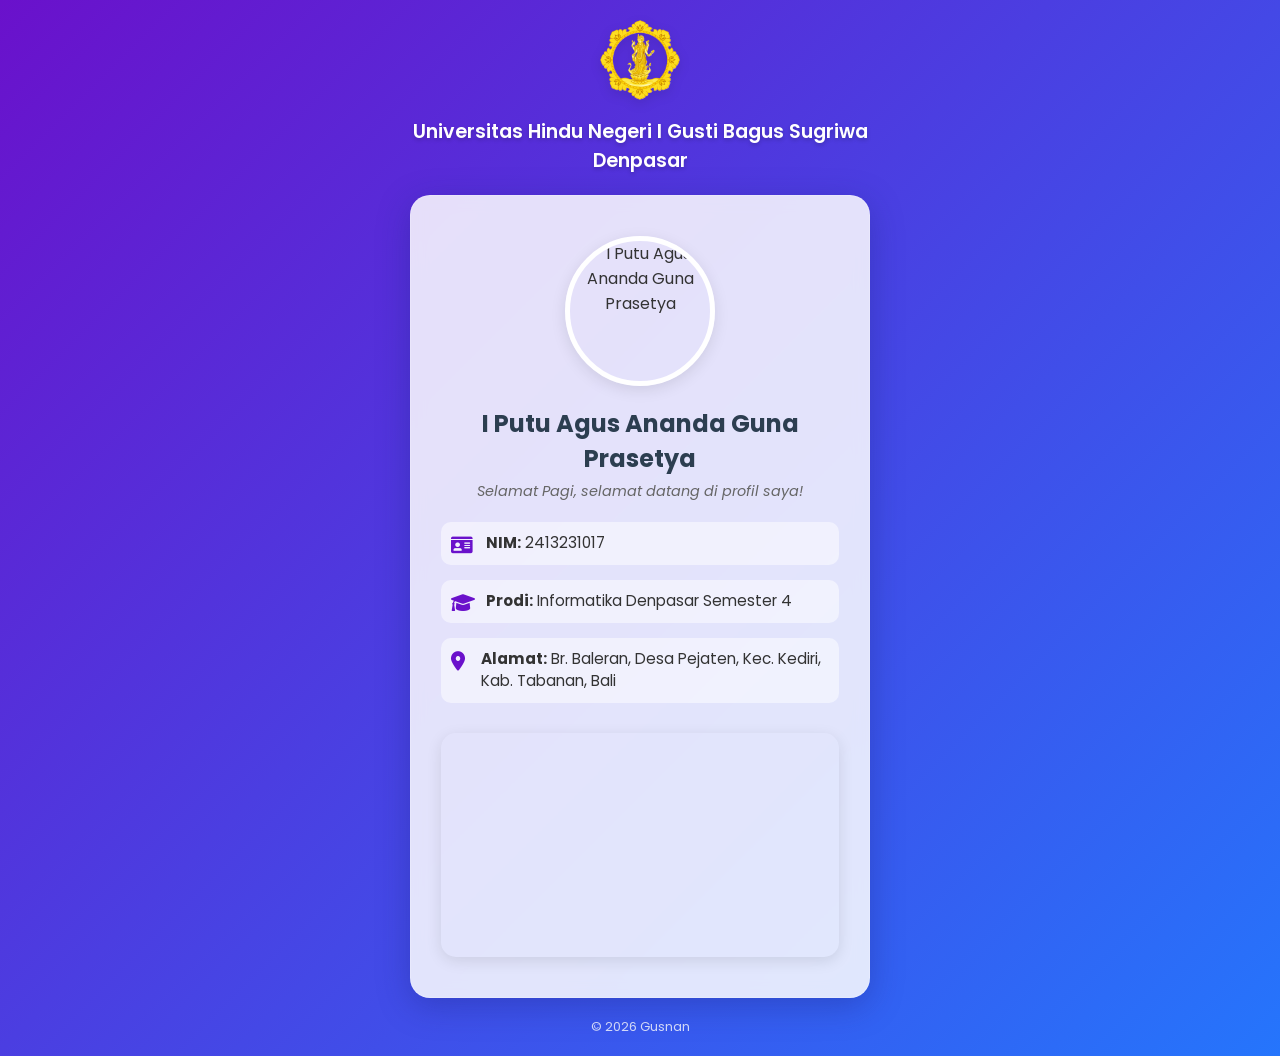
==== index.html @ fa92d5ac "Add files via upload" ====
<!DOCTYPE html>
<html lang="id">

<head>
    <meta charset="UTF-8">
    <meta name="viewport" content="width=device-width, initial-scale=1.0">
    <title>Personal Website - I Putu Agus Ananda Guna Prasetya</title>
    <link rel="stylesheet" href="style.css">
    <!-- Google Fonts -->
    <link href="https://fonts.googleapis.com/css2?family=Poppins:wght@300;400;600&display=swap" rel="stylesheet">
    <link rel="stylesheet" href="https://cdnjs.cloudflare.com/ajax/libs/font-awesome/6.0.0/css/all.min.css">
</head>

<body>
    <div class="container">
        <header>
            <img src="logo uhn.png" alt="Logo UHN" class="logo">
            <h1>Universitas Hindu Negeri I Gusti Bagus Sugriwa Denpasar</h1>
        </header>

        <main class="profile-card">
            <div class="profile-header">
                <div class="profile-image-container">
                    <img src="gusnan.jpg" alt="I Putu Agus Ananda Guna Prasetya" class="profile-img">
                </div>
                <h2 class="name">I Putu Agus Ananda Guna Prasetya</h2>
                <p class="greeting" id="greeting">Halo!</p>
            </div>

            <div class="profile-details">
                <div class="detail-item">
                    <i class="fas fa-id-card"></i>
                    <span><strong>NIM:</strong> 2413231017</span>
                </div>
                <div class="detail-item">
                    <i class="fas fa-graduation-cap"></i>
                    <span><strong>Prodi:</strong> Informatika Denpasar Semester 4</span>
                </div>
                <div class="detail-item">
                    <i class="fas fa-map-marker-alt"></i>
                    <span><strong>Alamat:</strong> Br. Baleran, Desa Pejaten, Kec. Kediri, Kab. Tabanan, Bali</span>
                </div>
            </div>

            <div class="map-container">
                <iframe
                    src="https://www.google.com/maps?q=Br.+Baleran,+Desa+Pejaten,+Kecamatan+Kediri,+Kabupaten+Tabanan,+Bali&output=embed"
                    width="600" height="450" style="border:0;" allowfullscreen="" loading="lazy"
                    referrerpolicy="no-referrer-when-downgrade">
                </iframe>
            </div>
        </main>

        <footer>
            <p>&copy; 2026 Gusnan</p>
        </footer>
    </div>
    <script src="script.js"></script>
</body>

</html>
---- style.css ----
:root {
    --primary-color: #6a11cb;
    --secondary-color: #2575fc;
    --text-color: #333;
    --bg-color: #f4f7f6;
    --card-bg: rgba(255, 255, 255, 0.85);
    --shadow: 0 8px 32px 0 rgba(31, 38, 135, 0.37);
}

* {
    margin: 0;
    padding: 0;
    box-sizing: border-box;
}

body {
    font-family: 'Poppins', sans-serif;
    background: linear-gradient(135deg, var(--primary-color) 0%, var(--secondary-color) 100%);
    min-height: 100vh;
    display: flex;
    justify-content: center;
    align-items: center;
    color: var(--text-color);
    overflow-x: hidden;
}

.container {
    width: 100%;
    max-width: 500px;
    padding: 20px;
}

header {
    text-align: center;
    margin-bottom: 20px;
    color: white;
    text-shadow: 0 2px 4px rgba(0, 0, 0, 0.2);
}

.logo {
    width: 80px;
    height: auto;
    margin-bottom: 10px;
    filter: drop-shadow(0 4px 6px rgba(0, 0, 0, 0.1));
}

header h1 {
    font-size: 1.2rem;
    font-weight: 600;
}

.profile-card {
    background: var(--card-bg);
    backdrop-filter: blur(8px);
    -webkit-backdrop-filter: blur(8px);
    border-radius: 20px;
    padding: 40px 30px;
    box-shadow: var(--shadow);
    border: 1px solid rgba(255, 255, 255, 0.18);
    text-align: center;
    transition: transform 0.3s ease;
    animation: fadeIn 1s ease-out;
}

.profile-card:hover {
    transform: translateY(-5px);
}

.profile-image-container {
    width: 150px;
    height: 150px;
    margin: 0 auto 20px;
    border-radius: 50%;
    overflow: hidden;
    border: 5px solid white;
    box-shadow: 0 4px 15px rgba(0, 0, 0, 0.1);
}

.profile-img {
    width: 100%;
    height: 100%;
    object-fit: cover;
}

.name {
    font-size: 1.5rem;
    color: #2c3e50;
    margin-bottom: 5px;
}

.greeting {
    font-size: 0.9rem;
    color: #666;
    margin-bottom: 20px;
    font-style: italic;
}

.profile-details {
    text-align: left;
    margin-bottom: 30px;
}

.detail-item {
    display: flex;
    align-items: flex-start;
    margin-bottom: 15px;
    padding: 10px;
    background: rgba(255, 255, 255, 0.5);
    border-radius: 10px;
    transition: background 0.3s;
}

.detail-item:hover {
    background: rgba(255, 255, 255, 0.8);
}

.detail-item i {
    color: var(--primary-color);
    font-size: 1.2rem;
    margin-right: 15px;
    margin-top: 3px;
    width: 20px;
    text-align: center;
}

.detail-item span {
    font-size: 0.95rem;
    line-height: 1.5;
}

.actions {
    margin-top: 20px;
}

.btn {
    display: inline-block;
    padding: 12px 25px;
    border-radius: 30px;
    text-decoration: none;
    font-weight: 600;
    transition: all 0.3s ease;
    box-shadow: 0 4px 6px rgba(0, 0, 0, 0.1);
}

.map-btn {
    background: linear-gradient(to right, #4facfe 0%, #00f2fe 100%);
    color: white;
}

.map-btn:hover {
    transform: scale(1.05);
    box-shadow: 0 6px 12px rgba(0, 0, 0, 0.15);
}

.map-container {
    margin-top: 20px;
    border-radius: 15px;
    overflow: hidden;
    box-shadow: 0 4px 15px rgba(0, 0, 0, 0.1);
    position: relative;
    padding-bottom: 56.25%;
    /* 16:9 Aspect Ratio */
    height: 0;
}

.map-container iframe {
    position: absolute;
    top: 0;
    left: 0;
    width: 100%;
    height: 100%;
}

footer {
    text-align: center;
    margin-top: 20px;
    color: rgba(255, 255, 255, 0.8);
    font-size: 0.8rem;
}

@keyframes fadeIn {
    from {
        opacity: 0;
        transform: translateY(20px);
    }

    to {
        opacity: 1;
        transform: translateY(0);
    }
}

@media (max-width: 480px) {
    .container {
        padding: 15px;
    }

    .profile-card {
        padding: 30px 20px;
    }

    .name {
        font-size: 1.3rem;
    }
}
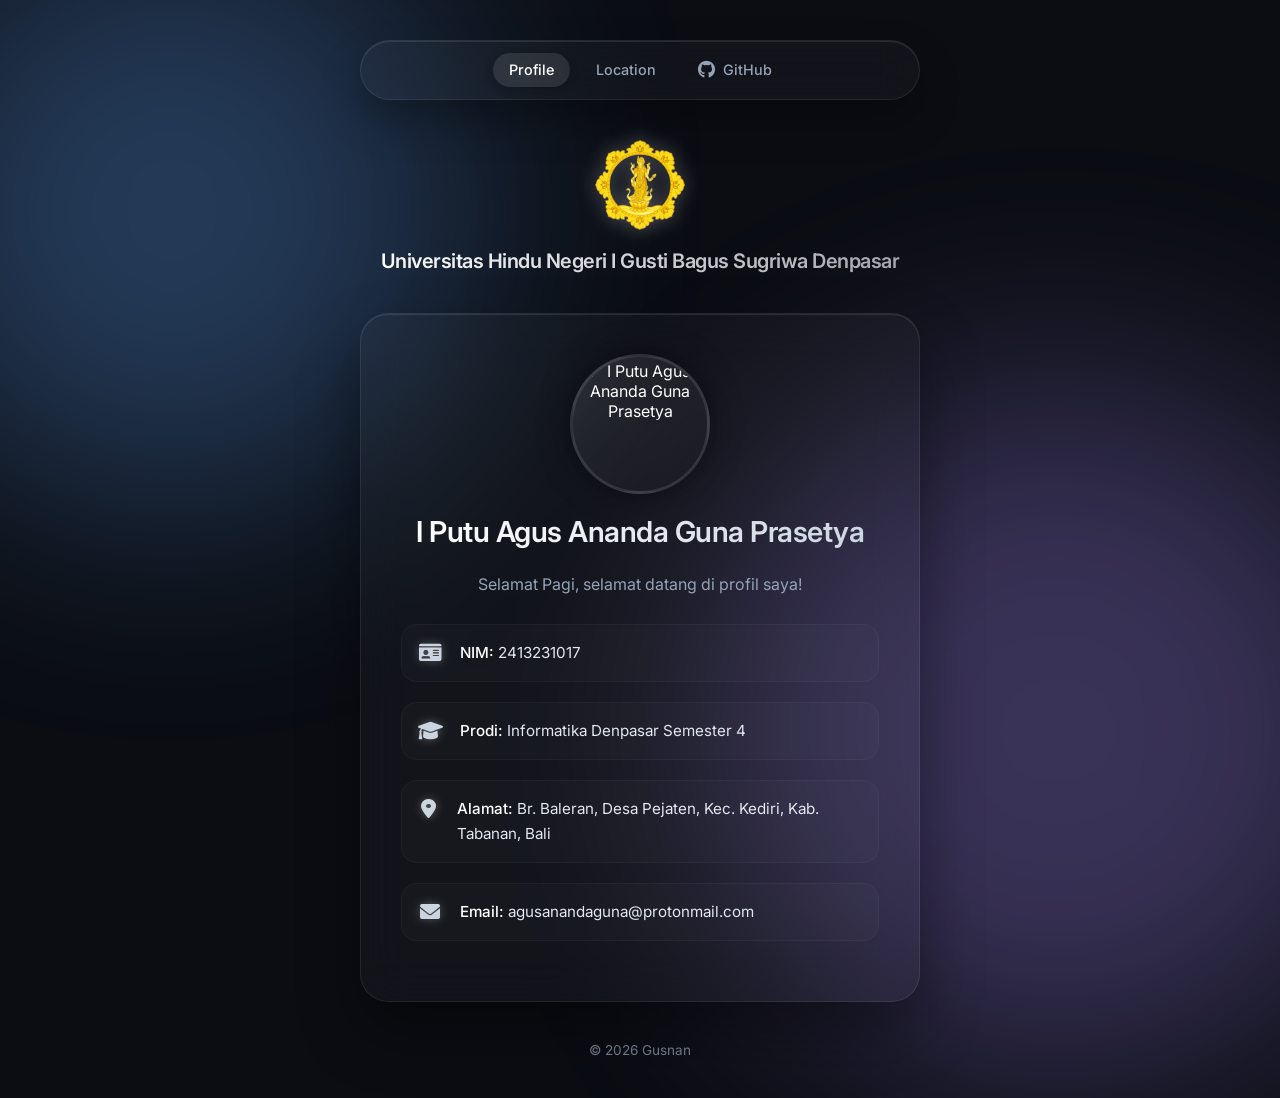
==== commit 8526c528: "Add files via upload" ====
--- a/index.html
+++ b/index.html
@@ -6,14 +6,22 @@
     <meta name="viewport" content="width=device-width, initial-scale=1.0">
     <title>Personal Website - I Putu Agus Ananda Guna Prasetya</title>
     <link rel="stylesheet" href="style.css">
-    <!-- Google Fonts -->
-    <link href="https://fonts.googleapis.com/css2?family=Poppins:wght@300;400;600&display=swap" rel="stylesheet">
     <link rel="stylesheet" href="https://cdnjs.cloudflare.com/ajax/libs/font-awesome/6.0.0/css/all.min.css">
 </head>
 
 <body>
+    <!-- Ambient glowing blobs -->
+    <div class="background-blob blob-1"></div>
+    <div class="background-blob blob-2"></div>
+
     <div class="container">
-        <header>
+        <nav class="glass-nav">
+            <a href="index.html" class="nav-item active">Profile</a>
+            <a href="location.html" class="nav-item">Location</a>
+            <a href="https://github.com/Ananda993" target="_blank" class="nav-item"><i class="fab fa-github"></i>
+                GitHub</a>
+        </nav>
+        <header id="home">
             <img src="logo uhn.png" alt="Logo UHN" class="logo">
             <h1>Universitas Hindu Negeri I Gusti Bagus Sugriwa Denpasar</h1>
         </header>
@@ -40,15 +48,12 @@
                     <i class="fas fa-map-marker-alt"></i>
                     <span><strong>Alamat:</strong> Br. Baleran, Desa Pejaten, Kec. Kediri, Kab. Tabanan, Bali</span>
                 </div>
+                <div class="detail-item">
+                    <i class="fas fa-envelope"></i>
+                    <span><strong>Email:</strong> agusanandaguna@protonmail.com</span>
+                </div>
             </div>
 
-            <div class="map-container">
-                <iframe
-                    src="https://www.google.com/maps?q=Br.+Baleran,+Desa+Pejaten,+Kecamatan+Kediri,+Kabupaten+Tabanan,+Bali&output=embed"
-                    width="600" height="450" style="border:0;" allowfullscreen="" loading="lazy"
-                    referrerpolicy="no-referrer-when-downgrade">
-                </iframe>
-            </div>
         </main>
 
         <footer>
--- a/style.css
+++ b/style.css
@@ -1,10 +1,13 @@
+@import url('https://fonts.googleapis.com/css2?family=Inter:wght@300;400;500;600&display=swap');
+
 :root {
-    --primary-color: #6a11cb;
-    --secondary-color: #2575fc;
-    --text-color: #333;
-    --bg-color: #f4f7f6;
-    --card-bg: rgba(255, 255, 255, 0.85);
-    --shadow: 0 8px 32px 0 rgba(31, 38, 135, 0.37);
+    --bg-color: #0b0d13;
+    --card-bg: rgba(255, 255, 255, 0.03);
+    --card-border: rgba(255, 255, 255, 0.08);
+    --text-primary: #ffffff;
+    --text-secondary: #94a3b8;
+    --accent-glow: rgba(96, 165, 250, 0.5);
+    --accent-glow-secondary: rgba(167, 139, 250, 0.5);
 }
 
 * {
@@ -13,154 +16,253 @@
     box-sizing: border-box;
 }
 
+html {
+    scroll-behavior: smooth;
+}
+
 body {
-    font-family: 'Poppins', sans-serif;
-    background: linear-gradient(135deg, var(--primary-color) 0%, var(--secondary-color) 100%);
+    font-family: 'Inter', sans-serif;
+    background-color: var(--bg-color);
+    color: var(--text-primary);
     min-height: 100vh;
     display: flex;
     justify-content: center;
     align-items: center;
-    color: var(--text-color);
     overflow-x: hidden;
+    position: relative;
+}
+
+/* Ambient Background Blobs simulating Antigravity aesthetic */
+.background-blob {
+    position: fixed;
+    border-radius: 50%;
+    filter: blur(120px);
+    z-index: -1;
+    opacity: 0.6;
+    animation: float 20s infinite ease-in-out alternate;
+}
+
+.blob-1 {
+    top: -10%;
+    left: -10%;
+    width: 600px;
+    height: 600px;
+    background: var(--accent-glow);
+}
+
+.blob-2 {
+    bottom: -20%;
+    right: -10%;
+    width: 700px;
+    height: 700px;
+    background: var(--accent-glow-secondary);
+    animation-delay: -5s;
 }
 
 .container {
     width: 100%;
-    max-width: 500px;
-    padding: 20px;
-}
-
+    max-width: 600px;
+    padding: 40px 20px;
+    position: relative;
+    z-index: 10;
+}
+
+/* Antigravity Glass Navbar */
+.glass-nav {
+    display: flex;
+    justify-content: center;
+    gap: 10px;
+    background: var(--card-bg);
+    padding: 12px 24px;
+    margin-bottom: 40px;
+    border-radius: 50px;
+    position: sticky;
+    top: 20px;
+    z-index: 1000;
+    backdrop-filter: blur(20px);
+    -webkit-backdrop-filter: blur(20px);
+    border: 1px solid var(--card-border);
+    box-shadow: 0 20px 40px rgba(0, 0, 0, 0.3), inset 0 1px 0 rgba(255, 255, 255, 0.1);
+    transition: transform 0.3s ease;
+}
+
+.nav-item {
+    color: var(--text-secondary);
+    text-decoration: none;
+    font-weight: 500;
+    font-size: 0.9rem;
+    padding: 8px 16px;
+    border-radius: 30px;
+    transition: all 0.3s cubic-bezier(0.4, 0, 0.2, 1);
+    display: flex;
+    align-items: center;
+    cursor: pointer;
+}
+
+.nav-item i {
+    margin-right: 8px;
+    font-size: 1.1rem;
+}
+
+.nav-item:hover {
+    color: var(--text-primary);
+    background: rgba(255, 255, 255, 0.08);
+}
+
+.nav-item.active {
+    color: var(--text-primary);
+    background: rgba(255, 255, 255, 0.1);
+    box-shadow: 0 4px 10px rgba(0, 0, 0, 0.2);
+}
+
+/* Header */
 header {
     text-align: center;
-    margin-bottom: 20px;
-    color: white;
-    text-shadow: 0 2px 4px rgba(0, 0, 0, 0.2);
+    margin-bottom: 40px;
+    animation: fadeInDown 1s ease-out;
 }
 
 .logo {
-    width: 80px;
+    width: 90px;
     height: auto;
-    margin-bottom: 10px;
-    filter: drop-shadow(0 4px 6px rgba(0, 0, 0, 0.1));
+    margin-bottom: 15px;
+    filter: drop-shadow(0 0 10px rgba(255, 255, 255, 0.3));
+    transition: transform 0.3s ease;
+}
+
+.logo:hover {
+    transform: scale(1.05) rotate(2deg);
 }
 
 header h1 {
-    font-size: 1.2rem;
+    font-size: 1.25rem;
     font-weight: 600;
-}
-
+    letter-spacing: -0.5px;
+    background: linear-gradient(to right, #ffffff, #a1a1aa);
+    -webkit-background-clip: text;
+    background-clip: text;
+    -webkit-text-fill-color: transparent;
+    text-shadow: 0 0 30px rgba(255, 255, 255, 0.1);
+}
+
+/* Glassmorphism Profile Card */
 .profile-card {
     background: var(--card-bg);
-    backdrop-filter: blur(8px);
-    -webkit-backdrop-filter: blur(8px);
-    border-radius: 20px;
-    padding: 40px 30px;
-    box-shadow: var(--shadow);
-    border: 1px solid rgba(255, 255, 255, 0.18);
+    backdrop-filter: blur(24px);
+    -webkit-backdrop-filter: blur(24px);
+    border-radius: 28px;
+    padding: 40px;
+    box-shadow: 0 30px 60px rgba(0, 0, 0, 0.4), inset 0 1px 0 rgba(255, 255, 255, 0.1);
+    border: 1px solid var(--card-border);
     text-align: center;
-    transition: transform 0.3s ease;
-    animation: fadeIn 1s ease-out;
+    transition: transform 0.4s cubic-bezier(0.175, 0.885, 0.32, 1.275);
+    animation: fadeInUp 1s ease-out;
 }
 
 .profile-card:hover {
-    transform: translateY(-5px);
+    transform: translateY(-8px);
+    border-color: rgba(255, 255, 255, 0.15);
+}
+
+.profile-card h2 {
+    font-size: 1.8rem;
+    font-weight: 600;
+    margin-bottom: 25px;
+    letter-spacing: -0.5px;
+}
+
+.profile-header {
+    margin-bottom: 30px;
 }
 
 .profile-image-container {
-    width: 150px;
-    height: 150px;
+    width: 140px;
+    height: 140px;
     margin: 0 auto 20px;
     border-radius: 50%;
     overflow: hidden;
-    border: 5px solid white;
-    box-shadow: 0 4px 15px rgba(0, 0, 0, 0.1);
+    border: 3px solid rgba(255, 255, 255, 0.1);
+    box-shadow: 0 0 30px rgba(0, 0, 0, 0.5);
+    padding: 4px;
+    background: linear-gradient(135deg, rgba(255, 255, 255, 0.1), rgba(255, 255, 255, 0));
 }
 
 .profile-img {
     width: 100%;
     height: 100%;
     object-fit: cover;
+    border-radius: 50%;
 }
 
 .name {
-    font-size: 1.5rem;
-    color: #2c3e50;
-    margin-bottom: 5px;
+    font-size: 1.7rem;
+    font-weight: 600;
+    margin-bottom: 8px;
+    background: linear-gradient(to right, #fff, #cbd5e1);
+    -webkit-background-clip: text;
+    background-clip: text;
+    -webkit-text-fill-color: transparent;
 }
 
 .greeting {
-    font-size: 0.9rem;
-    color: #666;
-    margin-bottom: 20px;
-    font-style: italic;
-}
-
+    font-size: 1rem;
+    color: var(--text-secondary);
+    font-weight: 400;
+}
+
+/* Clean Info List */
 .profile-details {
     text-align: left;
-    margin-bottom: 30px;
+    margin-bottom: 10px;
 }
 
 .detail-item {
     display: flex;
     align-items: flex-start;
-    margin-bottom: 15px;
-    padding: 10px;
-    background: rgba(255, 255, 255, 0.5);
-    border-radius: 10px;
-    transition: background 0.3s;
+    margin-bottom: 20px;
+    padding: 16px;
+    background: rgba(255, 255, 255, 0.02);
+    border: 1px solid rgba(255, 255, 255, 0.03);
+    border-radius: 16px;
+    transition: all 0.3s ease;
 }
 
 .detail-item:hover {
-    background: rgba(255, 255, 255, 0.8);
+    background: rgba(255, 255, 255, 0.05);
+    transform: translateX(5px);
+    border-color: rgba(255, 255, 255, 0.1);
 }
 
 .detail-item i {
-    color: var(--primary-color);
-    font-size: 1.2rem;
-    margin-right: 15px;
-    margin-top: 3px;
-    width: 20px;
+    color: #cbd5e1;
+    font-size: 1.25rem;
+    margin-right: 18px;
+    margin-top: 2px;
+    width: 24px;
     text-align: center;
+    filter: drop-shadow(0 0 5px rgba(255, 255, 255, 0.3));
 }
 
 .detail-item span {
     font-size: 0.95rem;
-    line-height: 1.5;
-}
-
-.actions {
-    margin-top: 20px;
-}
-
-.btn {
-    display: inline-block;
-    padding: 12px 25px;
-    border-radius: 30px;
-    text-decoration: none;
-    font-weight: 600;
-    transition: all 0.3s ease;
-    box-shadow: 0 4px 6px rgba(0, 0, 0, 0.1);
-}
-
-.map-btn {
-    background: linear-gradient(to right, #4facfe 0%, #00f2fe 100%);
-    color: white;
-}
-
-.map-btn:hover {
-    transform: scale(1.05);
-    box-shadow: 0 6px 12px rgba(0, 0, 0, 0.15);
-}
-
+    line-height: 1.6;
+    color: #e2e8f0;
+}
+
+.detail-item strong {
+    color: #fff;
+    font-weight: 500;
+}
+
+/* Map Container */
 .map-container {
-    margin-top: 20px;
-    border-radius: 15px;
+    border-radius: 20px;
     overflow: hidden;
-    box-shadow: 0 4px 15px rgba(0, 0, 0, 0.1);
     position: relative;
-    padding-bottom: 56.25%;
-    /* 16:9 Aspect Ratio */
+    padding-bottom: 60%;
     height: 0;
+    border: 1px solid var(--card-border);
+    box-shadow: 0 10px 30px rgba(0, 0, 0, 0.5);
 }
 
 .map-container iframe {
@@ -169,19 +271,38 @@
     left: 0;
     width: 100%;
     height: 100%;
+    filter: invert(90%) hue-rotate(180deg) brightness(80%) contrast(110%);
+    /* Dark map trick */
+    transition: filter 0.5s ease;
+}
+
+.map-container iframe:hover {
+    filter: invert(90%) hue-rotate(180deg) brightness(95%) contrast(120%);
 }
 
 footer {
     text-align: center;
-    margin-top: 20px;
-    color: rgba(255, 255, 255, 0.8);
-    font-size: 0.8rem;
-}
-
-@keyframes fadeIn {
+    margin-top: 40px;
+    color: var(--text-secondary);
+    font-size: 0.85rem;
+    opacity: 0.7;
+}
+
+/* Animations */
+@keyframes float {
+    0% {
+        transform: translate(0, 0) scale(1);
+    }
+
+    100% {
+        transform: translate(50px, 50px) scale(1.1);
+    }
+}
+
+@keyframes fadeInUp {
     from {
         opacity: 0;
-        transform: translateY(20px);
+        transform: translateY(30px);
     }
 
     to {
@@ -190,9 +311,31 @@
     }
 }
 
-@media (max-width: 480px) {
+@keyframes fadeInDown {
+    from {
+        opacity: 0;
+        transform: translateY(-20px);
+    }
+
+    to {
+        opacity: 1;
+        transform: translateY(0);
+    }
+}
+
+@media (max-width: 600px) {
     .container {
-        padding: 15px;
+        padding: 20px;
+    }
+
+    .glass-nav {
+        padding: 8px 16px;
+        border-radius: 30px;
+    }
+
+    .nav-item {
+        padding: 6px 12px;
+        font-size: 0.8rem;
     }
 
     .profile-card {
@@ -200,6 +343,6 @@
     }
 
     .name {
-        font-size: 1.3rem;
+        font-size: 1.4rem;
     }
 }
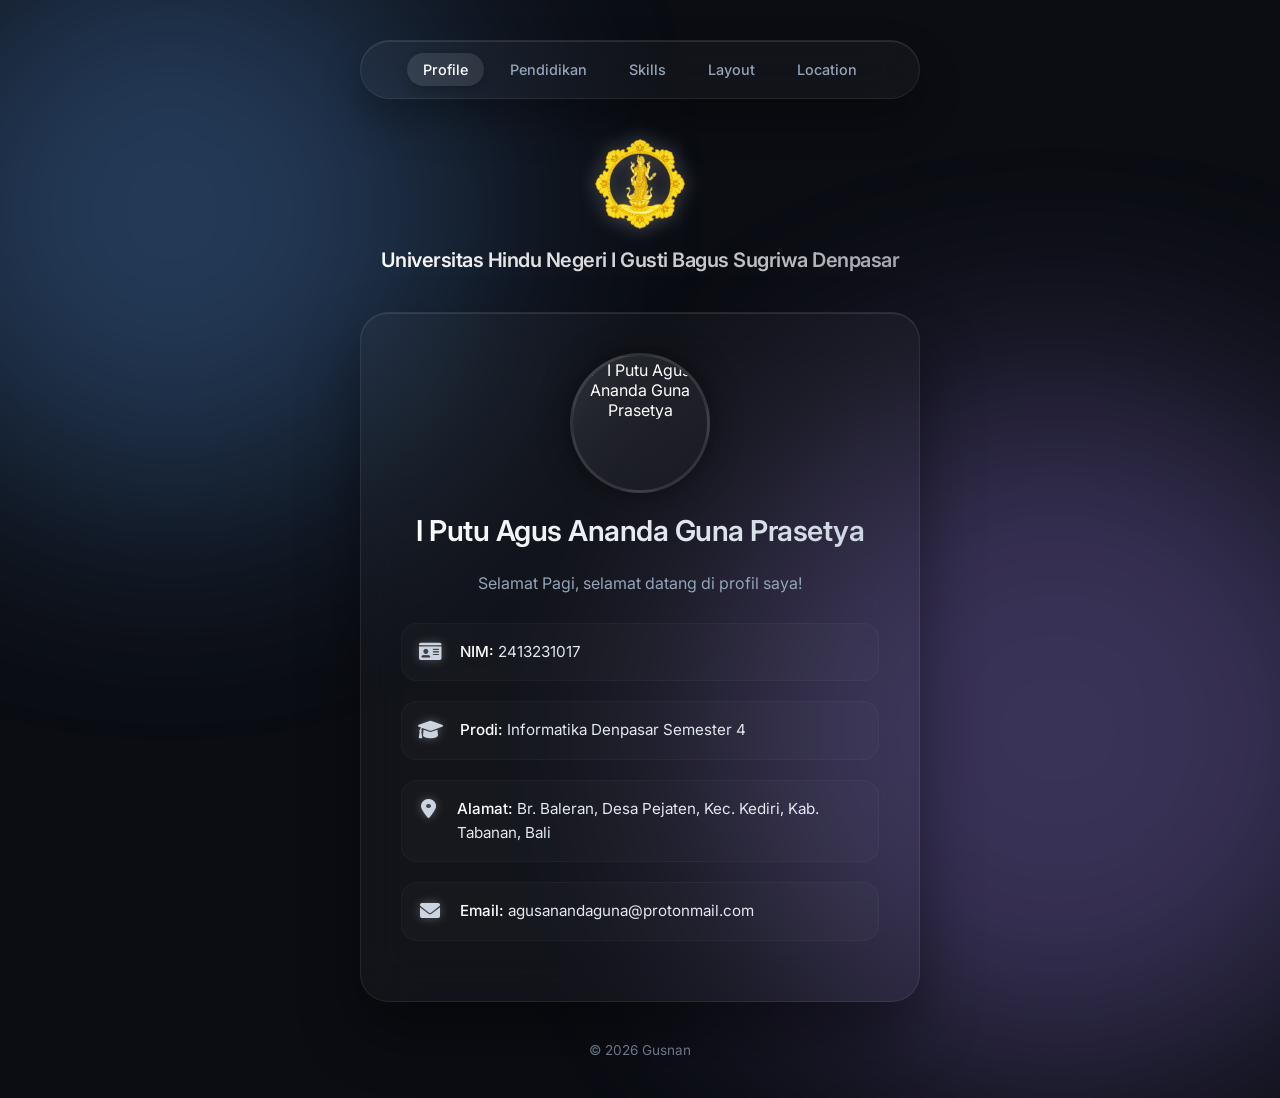
==== commit e7919619: "Add files via upload" ====
--- a/index.html
+++ b/index.html
@@ -17,9 +17,10 @@
     <div class="container">
         <nav class="glass-nav">
             <a href="index.html" class="nav-item active">Profile</a>
+            <a href="pendidikan.html" class="nav-item">Pendidikan</a>
+            <a href="skil.html" class="nav-item">Skills</a>
+            <a href="layout.html" class="nav-item">Layout</a>
             <a href="location.html" class="nav-item">Location</a>
-            <a href="https://github.com/Ananda993" target="_blank" class="nav-item"><i class="fab fa-github"></i>
-                GitHub</a>
         </nav>
         <header id="home">
             <img src="logo uhn.png" alt="Logo UHN" class="logo">
--- a/style.css
+++ b/style.css
@@ -329,13 +329,14 @@
     }
 
     .glass-nav {
-        padding: 8px 16px;
+        padding: 8px 12px;
         border-radius: 30px;
+        flex-wrap: wrap;
     }
 
     .nav-item {
-        padding: 6px 12px;
-        font-size: 0.8rem;
+        padding: 6px 10px;
+        font-size: 0.75rem;
     }
 
     .profile-card {
@@ -345,4 +346,558 @@
     .name {
         font-size: 1.4rem;
     }
+}
+
+/* ==================================
+   SECTION SUBTITLE
+   ================================== */
+.section-subtitle {
+    color: var(--text-secondary);
+    font-size: 0.95rem;
+    margin-bottom: 30px;
+    font-weight: 300;
+}
+
+/* ==================================
+   PENDIDIKAN PAGE - EDUCATION LIST
+   ================================== */
+.education-timeline {
+    text-align: left;
+}
+
+.edu-list {
+    list-style-position: inside;
+    padding-left: 0;
+    margin-bottom: 0;
+}
+
+.edu-list li::marker {
+    color: #60a5fa;
+    font-weight: 600;
+    font-size: 1.1rem;
+}
+
+.edu-list-alpha li::marker {
+    color: #a78bfa;
+}
+
+.edu-list-number li::marker {
+    color: #34d399;
+}
+
+.edu-item {
+    margin-bottom: 16px;
+    animation: fadeInUp 0.6s ease-out backwards;
+}
+
+.edu-item:nth-child(1) { animation-delay: 0.1s; }
+.edu-item:nth-child(2) { animation-delay: 0.2s; }
+.edu-item:nth-child(3) { animation-delay: 0.3s; }
+.edu-item:nth-child(4) { animation-delay: 0.4s; }
+.edu-item:nth-child(5) { animation-delay: 0.5s; }
+
+.edu-card {
+    display: flex;
+    align-items: flex-start;
+    gap: 16px;
+    padding: 20px;
+    margin-top: 8px;
+    background: rgba(255, 255, 255, 0.02);
+    border: 1px solid rgba(255, 255, 255, 0.05);
+    border-radius: 16px;
+    transition: all 0.3s ease;
+}
+
+.edu-card:hover {
+    background: rgba(255, 255, 255, 0.06);
+    border-color: rgba(96, 165, 250, 0.3);
+    transform: translateX(6px);
+    box-shadow: 0 8px 24px rgba(0, 0, 0, 0.3);
+}
+
+.edu-card-current {
+    border-color: rgba(52, 211, 153, 0.3);
+    background: rgba(52, 211, 153, 0.03);
+}
+
+.edu-card-current:hover {
+    border-color: rgba(52, 211, 153, 0.5);
+}
+
+.edu-icon {
+    width: 48px;
+    height: 48px;
+    min-width: 48px;
+    border-radius: 14px;
+    display: flex;
+    align-items: center;
+    justify-content: center;
+    background: linear-gradient(135deg, rgba(96, 165, 250, 0.15), rgba(167, 139, 250, 0.15));
+    font-size: 1.2rem;
+    color: #60a5fa;
+}
+
+.edu-info h3 {
+    font-size: 1.05rem;
+    font-weight: 600;
+    color: #fff;
+    margin-bottom: 4px;
+}
+
+.edu-year {
+    display: inline-flex;
+    align-items: center;
+    gap: 6px;
+    font-size: 0.8rem;
+    color: #60a5fa;
+    background: rgba(96, 165, 250, 0.1);
+    padding: 4px 10px;
+    border-radius: 20px;
+    margin-bottom: 8px;
+}
+
+.edu-badge {
+    display: inline-block;
+    font-size: 0.7rem;
+    font-weight: 600;
+    color: #34d399;
+    background: rgba(52, 211, 153, 0.1);
+    padding: 4px 10px;
+    border-radius: 20px;
+    margin-left: 6px;
+    margin-bottom: 8px;
+    text-transform: uppercase;
+    letter-spacing: 0.5px;
+    animation: pulse-badge 2s infinite;
+}
+
+@keyframes pulse-badge {
+    0%, 100% { opacity: 1; }
+    50% { opacity: 0.6; }
+}
+
+.edu-info p {
+    font-size: 0.85rem;
+    color: var(--text-secondary);
+    line-height: 1.5;
+}
+
+/* ==================================
+   SKILLS PAGE - UNORDERED LIST
+   ================================== */
+.skill-list {
+    list-style: none;
+    padding: 0;
+    text-align: left;
+}
+
+/* Custom bullet modification with CSS */
+.skill-item {
+    position: relative;
+    margin-bottom: 14px;
+    padding-left: 14px;
+    animation: fadeInUp 0.5s ease-out backwards;
+}
+
+.skill-item:nth-child(1) { animation-delay: 0.05s; }
+.skill-item:nth-child(2) { animation-delay: 0.1s; }
+.skill-item:nth-child(3) { animation-delay: 0.15s; }
+.skill-item:nth-child(4) { animation-delay: 0.2s; }
+.skill-item:nth-child(5) { animation-delay: 0.25s; }
+.skill-item:nth-child(6) { animation-delay: 0.3s; }
+.skill-item:nth-child(7) { animation-delay: 0.35s; }
+
+/* Custom CSS bullet - diamond shape */
+.skill-item::before {
+    content: '';
+    position: absolute;
+    left: 0;
+    top: 50%;
+    transform: translateY(-50%) rotate(45deg);
+    width: 8px;
+    height: 8px;
+    background: linear-gradient(135deg, #60a5fa, #a78bfa);
+    border-radius: 2px;
+    box-shadow: 0 0 8px rgba(96, 165, 250, 0.5);
+    transition: all 0.3s ease;
+}
+
+.skill-item:hover::before {
+    transform: translateY(-50%) rotate(225deg) scale(1.3);
+    box-shadow: 0 0 14px rgba(96, 165, 250, 0.8);
+}
+
+/* Alternate bullet colors */
+.skill-item:nth-child(odd)::before {
+    background: linear-gradient(135deg, #60a5fa, #38bdf8);
+}
+
+.skill-item:nth-child(even)::before {
+    background: linear-gradient(135deg, #a78bfa, #c084fc);
+}
+
+.skill-card {
+    display: flex;
+    align-items: center;
+    gap: 16px;
+    padding: 18px 20px;
+    background: rgba(255, 255, 255, 0.02);
+    border: 1px solid rgba(255, 255, 255, 0.05);
+    border-radius: 16px;
+    transition: all 0.3s ease;
+}
+
+.skill-card:hover {
+    background: rgba(255, 255, 255, 0.06);
+    border-color: rgba(96, 165, 250, 0.3);
+    transform: translateX(4px);
+    box-shadow: 0 8px 24px rgba(0, 0, 0, 0.3);
+}
+
+.skill-icon {
+    width: 48px;
+    height: 48px;
+    min-width: 48px;
+    border-radius: 14px;
+    display: flex;
+    align-items: center;
+    justify-content: center;
+    font-size: 1.4rem;
+    background: linear-gradient(135deg, rgba(96, 165, 250, 0.12), rgba(167, 139, 250, 0.12));
+    color: #60a5fa;
+    transition: all 0.3s ease;
+}
+
+.skill-card:hover .skill-icon {
+    transform: scale(1.1) rotate(5deg);
+    color: #fff;
+    background: linear-gradient(135deg, rgba(96, 165, 250, 0.3), rgba(167, 139, 250, 0.3));
+}
+
+.skill-info {
+    flex: 1;
+}
+
+.skill-info h3 {
+    font-size: 1rem;
+    font-weight: 600;
+    color: #fff;
+    margin-bottom: 2px;
+}
+
+.skill-info p {
+    font-size: 0.8rem;
+    color: var(--text-secondary);
+    margin-bottom: 8px;
+}
+
+.skill-bar {
+    width: 100%;
+    height: 6px;
+    background: rgba(255, 255, 255, 0.06);
+    border-radius: 10px;
+    overflow: hidden;
+}
+
+.skill-progress {
+    height: 100%;
+    border-radius: 10px;
+    background: linear-gradient(90deg, #60a5fa, #a78bfa);
+    box-shadow: 0 0 10px rgba(96, 165, 250, 0.5);
+    animation: progress-fill 1.5s ease-out backwards;
+    animation-delay: 0.5s;
+}
+
+@keyframes progress-fill {
+    from { width: 0% !important; }
+}
+
+/* ==================================
+   LAYOUT PAGE - TABLE LAYOUT
+   ================================== */
+.layout-container {
+    max-width: 960px;
+}
+
+.layout-table {
+    width: 100%;
+    border-collapse: separate;
+    border-spacing: 0;
+    background: var(--card-bg);
+    border-radius: 24px;
+    overflow: hidden;
+    border: 1px solid var(--card-border);
+    box-shadow: 0 30px 60px rgba(0, 0, 0, 0.4), inset 0 1px 0 rgba(255, 255, 255, 0.1);
+    backdrop-filter: blur(24px);
+    -webkit-backdrop-filter: blur(24px);
+    animation: fadeInUp 0.8s ease-out;
+}
+
+.layout-header {
+    background: linear-gradient(135deg, rgba(96, 165, 250, 0.08), rgba(167, 139, 250, 0.08));
+    padding: 28px 32px;
+    border-bottom: 1px solid rgba(255, 255, 255, 0.06);
+}
+
+.layout-header-content {
+    display: flex;
+    align-items: center;
+    gap: 20px;
+}
+
+.layout-logo {
+    width: 56px;
+    height: auto;
+    filter: drop-shadow(0 0 8px rgba(255, 255, 255, 0.2));
+    border-radius: 12px;
+}
+
+.layout-header h1 {
+    font-size: 1.2rem;
+    font-weight: 600;
+    background: linear-gradient(to right, #fff, #cbd5e1);
+    -webkit-background-clip: text;
+    background-clip: text;
+    -webkit-text-fill-color: transparent;
+    margin-bottom: 4px;
+}
+
+.layout-header p {
+    font-size: 0.85rem;
+    color: var(--text-secondary);
+}
+
+/* Sidebar */
+.layout-sidebar {
+    width: 220px;
+    vertical-align: top;
+    padding: 24px;
+    background: rgba(255, 255, 255, 0.01);
+    border-right: 1px solid rgba(255, 255, 255, 0.06);
+}
+
+.sidebar-section {
+    margin-bottom: 24px;
+}
+
+.sidebar-section:last-child {
+    margin-bottom: 0;
+}
+
+.sidebar-section h3 {
+    font-size: 0.8rem;
+    font-weight: 600;
+    color: var(--text-secondary);
+    text-transform: uppercase;
+    letter-spacing: 1px;
+    margin-bottom: 12px;
+    display: flex;
+    align-items: center;
+    gap: 8px;
+}
+
+.sidebar-section h3 i {
+    color: #60a5fa;
+    font-size: 0.9rem;
+}
+
+.sidebar-nav {
+    list-style: none;
+    padding: 0;
+}
+
+.sidebar-nav li {
+    margin-bottom: 4px;
+}
+
+.sidebar-nav li a {
+    display: flex;
+    align-items: center;
+    gap: 10px;
+    padding: 8px 12px;
+    color: #e2e8f0;
+    text-decoration: none;
+    font-size: 0.85rem;
+    border-radius: 10px;
+    transition: all 0.3s ease;
+}
+
+.sidebar-nav li a:hover {
+    background: rgba(255, 255, 255, 0.06);
+    color: #fff;
+    transform: translateX(3px);
+}
+
+.sidebar-nav li a i {
+    width: 18px;
+    text-align: center;
+    color: var(--text-secondary);
+    font-size: 0.85rem;
+}
+
+.sidebar-info {
+    list-style: none;
+    padding: 0;
+}
+
+.sidebar-info li {
+    font-size: 0.82rem;
+    color: #cbd5e1;
+    padding: 6px 0;
+    border-bottom: 1px solid rgba(255, 255, 255, 0.03);
+}
+
+.sidebar-info li:last-child {
+    border-bottom: none;
+}
+
+.sidebar-info li strong {
+    color: #fff;
+    font-weight: 500;
+}
+
+/* Main Content */
+.layout-main {
+    vertical-align: top;
+    padding: 32px;
+}
+
+.layout-main h2 {
+    font-size: 1.4rem;
+    font-weight: 600;
+    margin-bottom: 12px;
+    color: #fff;
+}
+
+.layout-main h2 i {
+    margin-right: 8px;
+    color: #60a5fa;
+}
+
+.layout-desc {
+    font-size: 0.9rem;
+    color: var(--text-secondary);
+    line-height: 1.7;
+    margin-bottom: 24px;
+}
+
+.layout-desc code {
+    background: rgba(96, 165, 250, 0.12);
+    color: #60a5fa;
+    padding: 2px 8px;
+    border-radius: 6px;
+    font-size: 0.85rem;
+    font-family: 'Courier New', monospace;
+}
+
+.layout-components {
+    display: grid;
+    grid-template-columns: 1fr 1fr;
+    gap: 14px;
+    margin-bottom: 24px;
+}
+
+.component-card {
+    padding: 18px;
+    background: rgba(255, 255, 255, 0.02);
+    border: 1px solid rgba(255, 255, 255, 0.05);
+    border-radius: 14px;
+    transition: all 0.3s ease;
+}
+
+.component-card:hover {
+    background: rgba(255, 255, 255, 0.06);
+    border-color: rgba(96, 165, 250, 0.25);
+    transform: translateY(-3px);
+    box-shadow: 0 8px 20px rgba(0, 0, 0, 0.3);
+}
+
+.component-icon {
+    width: 40px;
+    height: 40px;
+    border-radius: 12px;
+    display: flex;
+    align-items: center;
+    justify-content: center;
+    font-size: 1.1rem;
+    color: #60a5fa;
+    background: linear-gradient(135deg, rgba(96, 165, 250, 0.1), rgba(167, 139, 250, 0.1));
+    margin-bottom: 10px;
+}
+
+.component-card h3 {
+    font-size: 0.9rem;
+    font-weight: 600;
+    color: #fff;
+    margin-bottom: 4px;
+}
+
+.component-card p {
+    font-size: 0.78rem;
+    color: var(--text-secondary);
+    line-height: 1.5;
+}
+
+.layout-info-box {
+    display: flex;
+    align-items: flex-start;
+    gap: 14px;
+    padding: 18px 20px;
+    background: rgba(251, 191, 36, 0.05);
+    border: 1px solid rgba(251, 191, 36, 0.15);
+    border-radius: 14px;
+}
+
+.layout-info-box i {
+    color: #fbbf24;
+    font-size: 1.2rem;
+    margin-top: 2px;
+}
+
+.layout-info-box p {
+    font-size: 0.82rem;
+    color: #e2e8f0;
+    line-height: 1.6;
+}
+
+/* Footer */
+.layout-footer {
+    text-align: center;
+    padding: 20px 32px;
+    background: rgba(255, 255, 255, 0.01);
+    border-top: 1px solid rgba(255, 255, 255, 0.06);
+}
+
+.layout-footer p {
+    font-size: 0.82rem;
+    color: var(--text-secondary);
+}
+
+.footer-sub {
+    font-size: 0.75rem !important;
+    margin-top: 4px;
+    opacity: 0.7;
+}
+
+/* Layout page responsive */
+@media (max-width: 768px) {
+    .layout-table tr:nth-child(2) {
+        display: flex;
+        flex-direction: column;
+    }
+
+    .layout-sidebar {
+        width: 100%;
+        border-right: none;
+        border-bottom: 1px solid rgba(255, 255, 255, 0.06);
+    }
+
+    .layout-components {
+        grid-template-columns: 1fr;
+    }
+
+    .layout-header-content {
+        flex-direction: column;
+        text-align: center;
+    }
 }
